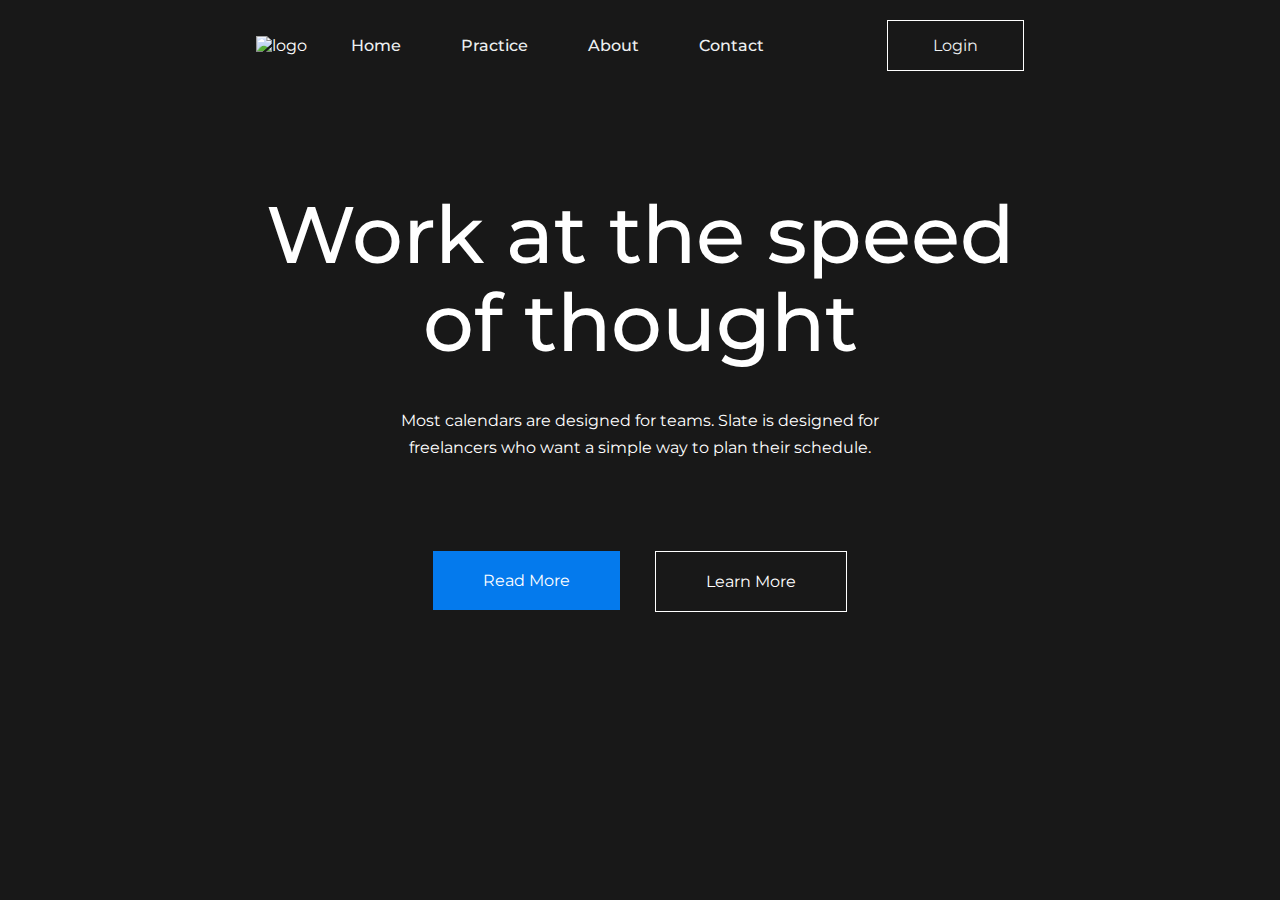
==== index.html @ e0edc880 "Update index.html" ====
<!DOCTYPE html>
<html lang="en">
    <head>
        <meta charset="utf-8">
        <title>Spanish Ladies</title>
        <meta name="description" content="">
        <meta name="viewport" content="width=device-width, initial-scale=1">
        <link rel="stylesheet" href="css/styles.css">
        <link rel="stylesheet" href="css/utilities.css">
        <link href="https://fonts.googleapis.com/css?family=Montserrat:500&display=swap" rel="stylesheet">
    </head>

    <body>
        <header>
            <a class="logo" href="#"><img src="images/logo.eps" alt="logo"></a>
            <nav>
                <ul class="menu">
                    <li><a href="#">Home</a></li>
                    <li><a href="#">Practice</a></li>
                    <li><a href="#">About</a></li>
                    <li><a href="#">Contact</a></li>
                </ul>
            </nav>
            <a class="cta" href="#"><button>Login</button></a>
        </header>
    </body>

            <section class="header">
            <div class="container">
                <div class="top header-text">
                    <h1>Work at the speed of thought</h1>
                    <p>Most calendars are designed for teams. Slate is designed for freelancers who want a simple way to plan their schedule.</p>
                    <ul class="header-buttons">
                        <li><a href="#" class="btn btn-filled">Read More</a></li>
                        <li><a href="#" class="btn btn-outline">Learn More</a></li>
                    </ul>
                </div>
            </div>
        </section>
</html>
---- css/styles.css ----
:root {
    --button-color: #047aed;
    --only-gray: #181818;
}

* {
    box-sizing: border-box;
    margin: 0;
    padding: 0;
    background-color: var(--only-gray);
}

/* Scroll bar */

::-webkit-scrollbar {
    width: 15px;
}

::-webkit-scrollbar-track {
    background: var(--only-gray);
}

::-webkit-scrollbar-thumb {
    background: #1a1a1a;
}

::-webkit-scrollbar-thumb:hover {
    background: #383838;
}

body {
    font-family: "Montserrat", sans-serif;
    color: #FFFFFF;
}

h1{
    font-weight: 500;
    font-size: 80px;
    line-height: 88px;
    margin: 40px;
}

h2 {
    font-weight: 500;
    font-size: 50px;
}

h3 {
    font-weight: 500;
    font-size: 25px;
    line-height: 40px;
}

h4 {
    font-weight: 500;
    font-size: 20px;
    line-height: 40px;

}

p {
    line-height: 1.7em;
    margin: 10px 0;
}

a {
    text-decoration: none;
    color: #FFFFFF;
}

img {
    width: 100%;
}

/* Navbar */

header {
    display: flex;
    justify-content: space-between;
    align-items: center;
    padding: 20px 20%;
}

.menu a,
.cta {
    font-weight: 500;
    color: #edf0f1;
    text-decoration: none;
}

.logo , button {
    cursor: pointer;
}

.menu {
    list-style: none;
    display: flex;
    margin-right: 80px;
}

.menu li {
    padding: 0 30px;
}

.menu li a {
    transition: color 0.1s ease 0s;
}

.menu li a:hover {
    color: rgba(255, 255, 255, 0.5);
}

button {
    padding: 15px 45px;
    border: 1px solid #FFFFFF;
    font-family: "Montserrat", sans-serif;
    font-size: 100%;
    color: #edf0f1;
    transition: color 0.1s ease 0s;

}

button:hover {
    border-color: rgba(255, 255, 255, 0.5);
    color: rgba(255, 255, 255, 0.5)
}

/* Header 05 */

.top {
    max-width: 900px;
    margin: 0 auto;
    text-align: center;
}

.header-text h1 {
    margin-top: 100px;
}

.header-text p,
.features p{
    max-width: 500px;
    margin: 0 auto;

}

/* Header 05 buttons */

.header-buttons {
    list-style: none;
    display: flex;
    margin-top: 70px;
    justify-content: space-between;
    padding: 20px 27%
}
---- css/utilities.css ----
.container {
    position: static;
    max-width: 1600px;
    margin: 0 auto;
    /*overflow: auto;*/
    padding: 0 40px;
}

.grid {
    display: grid;
    grid-template-columns: repeat(2, 1fr);
    gap: 20px;
    justify-content: center;
    align-items: center;
    height: 100%;
}

.card {
    background: none;
    border-radius: 10px;
    /*box-shadow: 0 3px 10px rgba(0, 0, 0, 0.2);*/
    /*padding: 20px;*/
    margin: 20px;
}

.flex {
    display: flex;
    justify-content: center;
    align-items: center;
    height: 100%;
}

.btn {
    display: inline-block;
    padding: 20px 50px;
    cursor: pointer;
    /*background: var(--button-color);*/
    color: #fff;
    border: none;
    transition: color 0.1s ease 0s;
}

.btn-filled {
    background: var(--button-color);
    transition: background-color 0.1s ease 0s;
}

.btn-filled:hover {
    background-color: rgba(4, 122, 237, 0.5);
    color: rgba(255, 255, 255, 0.5);
}

.btn-outline {
    border: 1px solid #FFFFFF;
}

.btn-outline:hover {
    border-color: rgba(255, 255, 255, 0.5);
    color: rgba(255, 255, 255, 0.5)
}
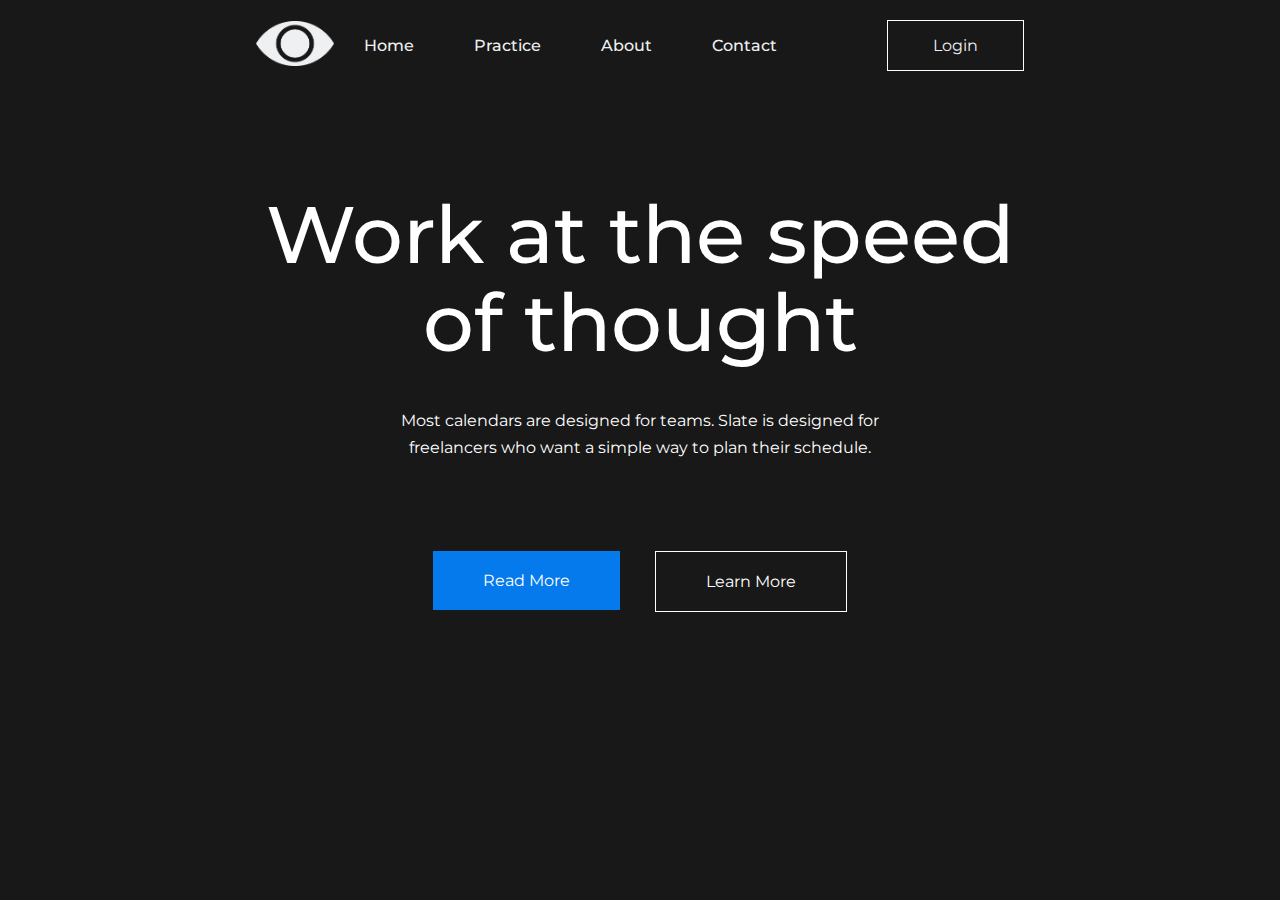
==== commit fee0afcd: "Update index.html" ====
--- a/index.html
+++ b/index.html
@@ -12,7 +12,7 @@
 
     <body>
         <header>
-            <a class="logo" href="#"><img src="images/logo.eps" alt="logo"></a>
+            <a class="logo" href="#"><img src="images/logo.png" alt="logo"></a>
             <nav>
                 <ul class="menu">
                     <li><a href="#">Home</a></li>
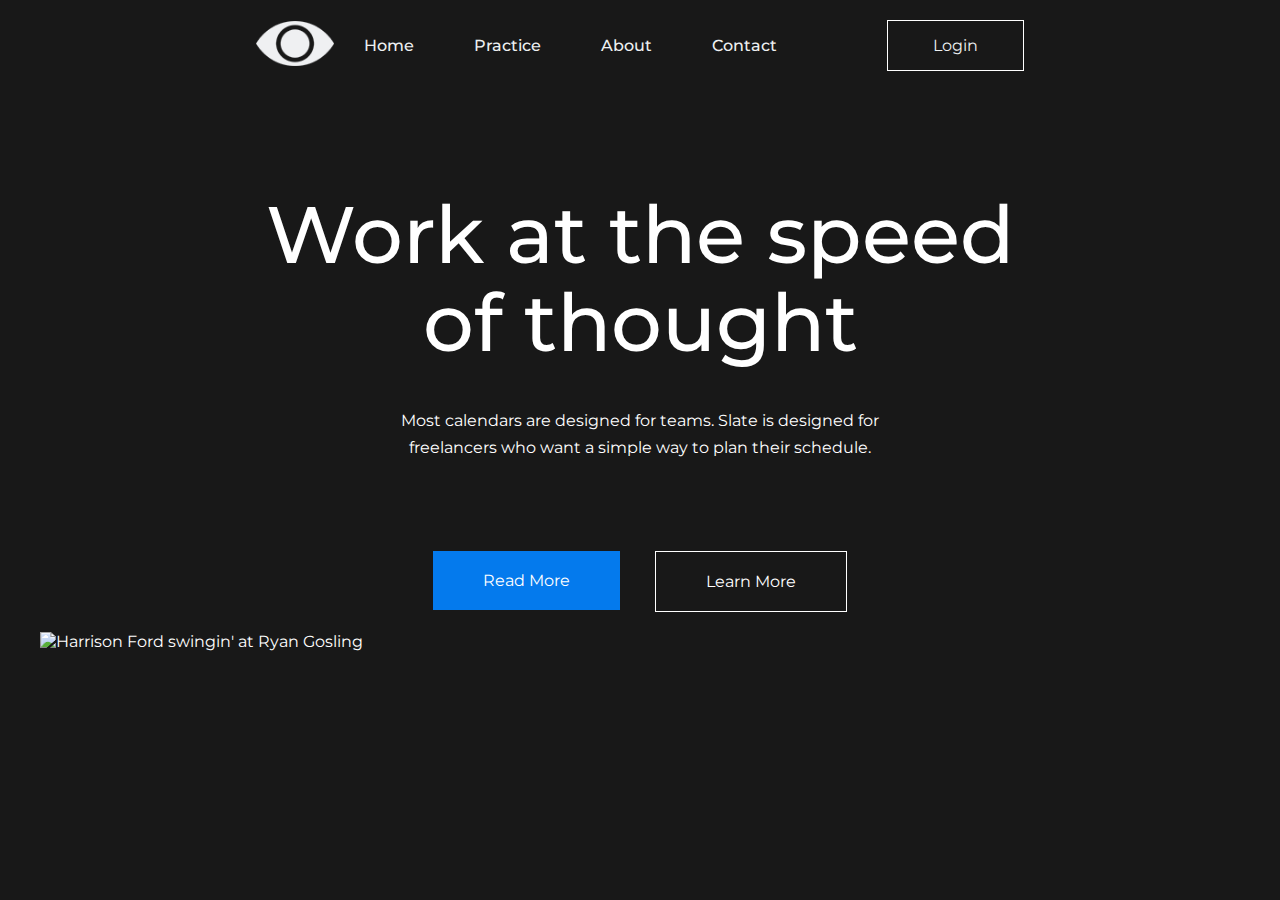
==== commit 08381db7: "Update index.html" ====
--- a/index.html
+++ b/index.html
@@ -35,6 +35,9 @@
                         <li><a href="#" class="btn btn-outline">Learn More</a></li>
                     </ul>
                 </div>
+                <div class="boards">
+                    <img class="idk" src="images/this.png" alt="Harrison Ford swingin' at Ryan Gosling">
+                </div>
             </div>
         </section>
 </html>
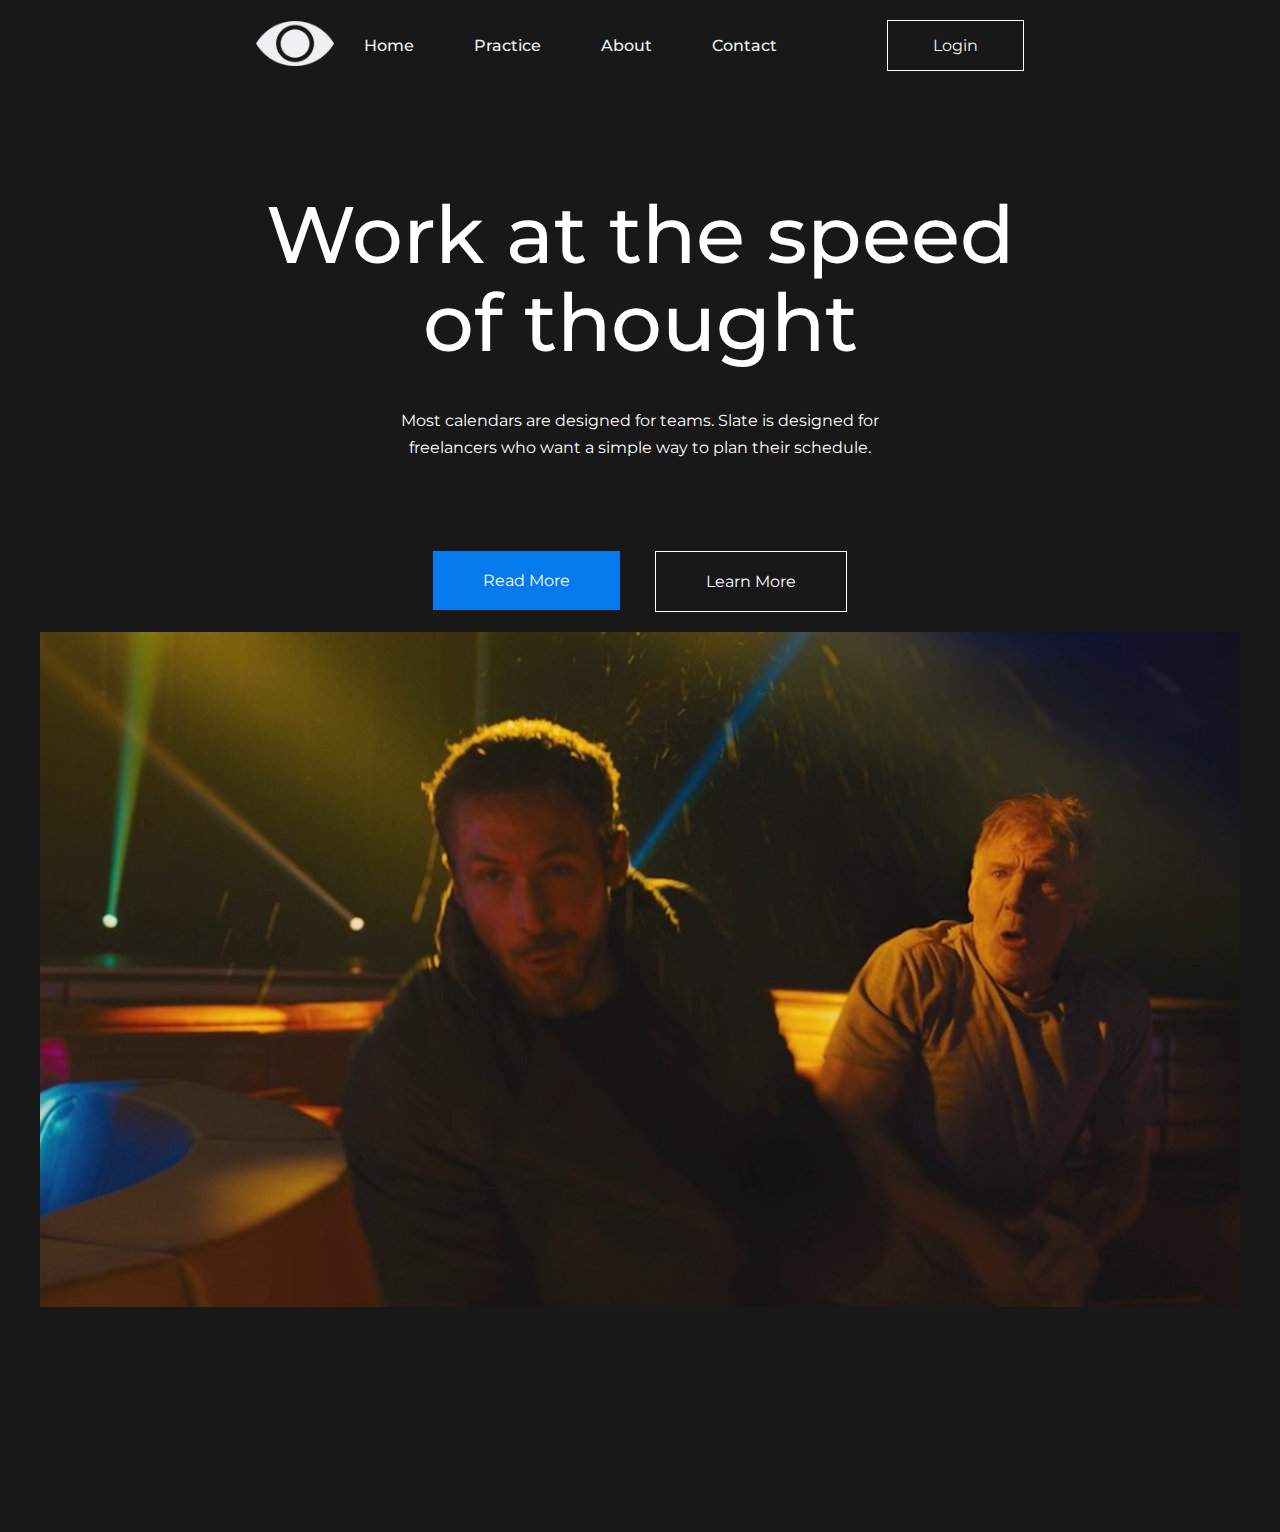
==== commit 3beaec12: "Update index.html" ====
--- a/index.html
+++ b/index.html
@@ -36,7 +36,7 @@
                     </ul>
                 </div>
                 <div class="boards">
-                    <img class="idk" src="images/this.png" alt="Harrison Ford swingin' at Ryan Gosling">
+                    <img class="idk" src="images/this.jpg" alt="Harrison Ford swingin' at Ryan Gosling">
                 </div>
             </div>
         </section>
--- a/css/styles.css
+++ b/css/styles.css
@@ -153,3 +153,45 @@
     justify-content: space-between;
     padding: 20px 27%
 }
+
+.boards {
+    position: relative;
+    height: 900px;
+}
+
+.board:after {
+    position: absolute;
+    bottom: 0;
+    height: 100%;
+    width: 100%;
+    content: "";
+    background: linear-gradient(to top,
+    rgba(255,255,255, 1) 20%,
+    rgba(255,255,255, 0) 80%
+    );
+    pointer-events: none; /* so the text is still selectable */
+}
+
+.boards .dashboard {
+    width: 50%;
+    position: relative;
+    left: 360px;
+    top: 20px;
+}
+
+.boards .work-board {
+    width: 50%;
+    position: relative;
+    right: 20px;
+    top: -250px;
+    background: none;
+}
+
+.boards .chat-bot {
+    width: 50%;
+    position: relative;
+    left: 760px;
+    top: -855px;
+    background: none;
+}
+
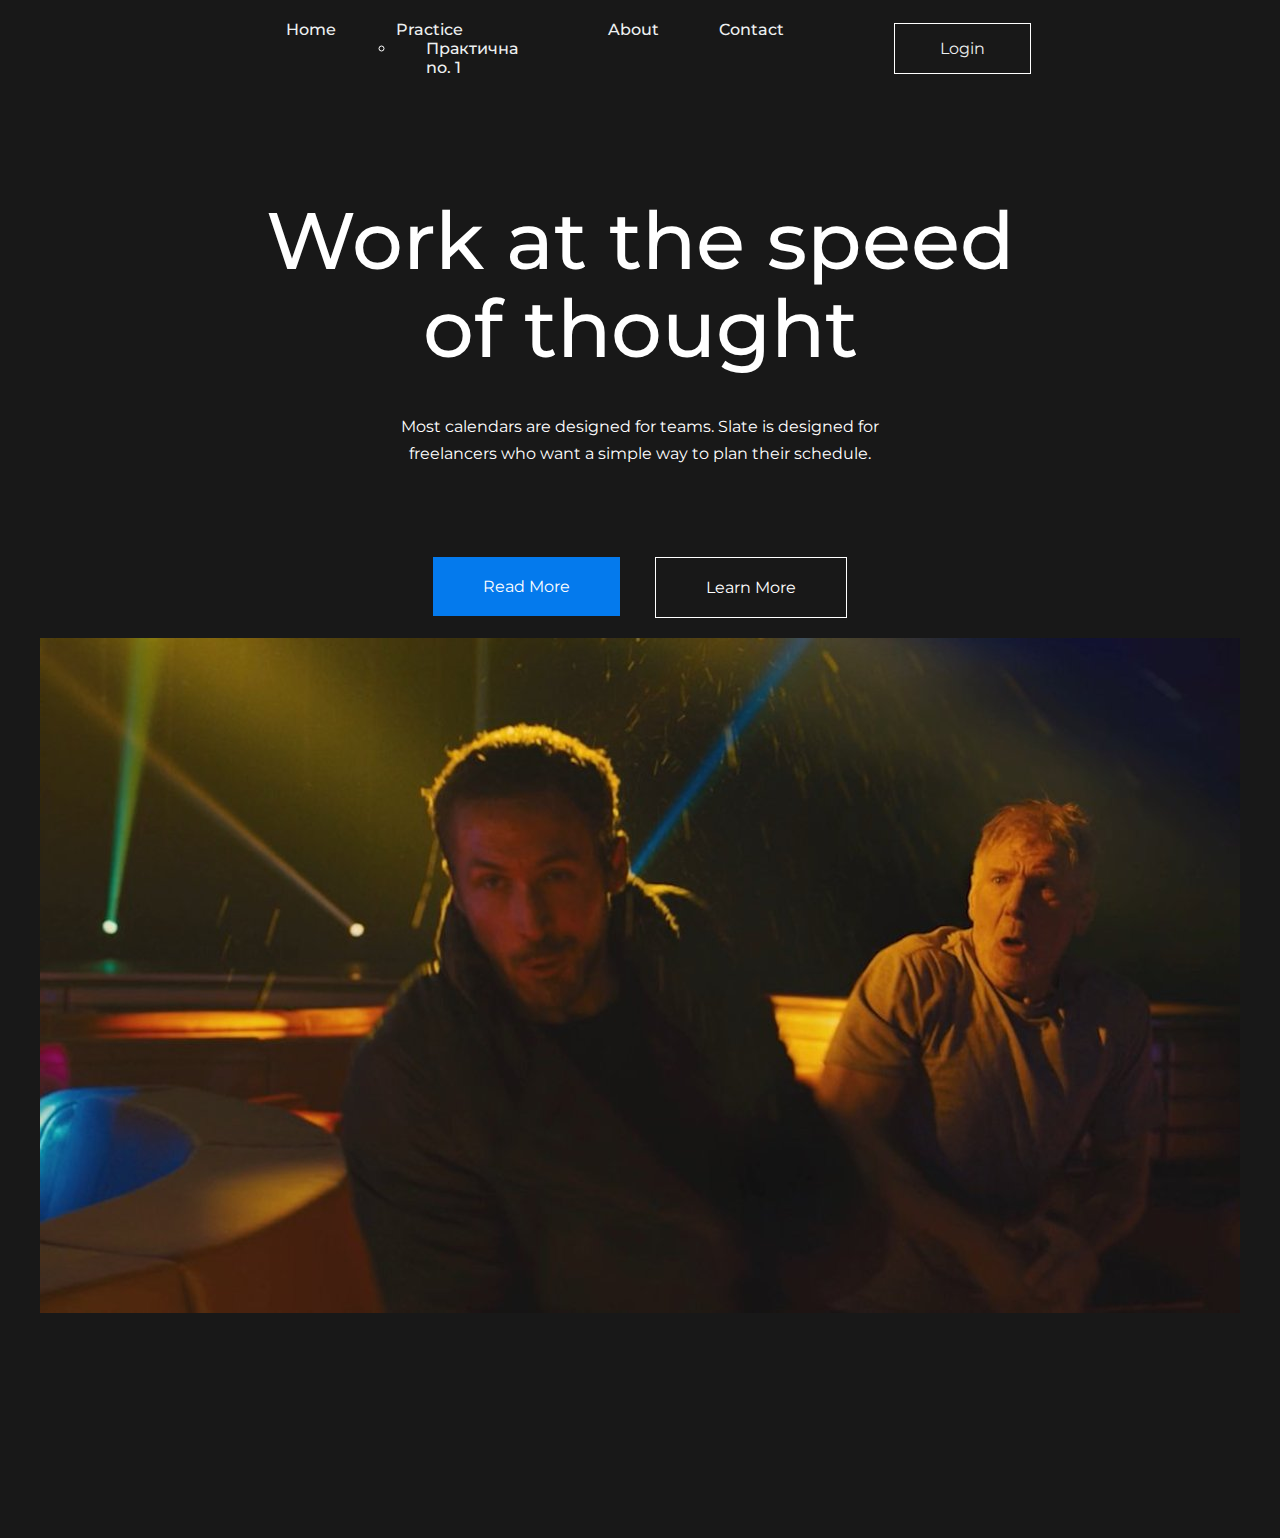
==== commit 9c2c3114: "Update index.html" ====
--- a/index.html
+++ b/index.html
@@ -16,7 +16,11 @@
             <nav>
                 <ul class="menu">
                     <li><a href="#">Home</a></li>
-                    <li><a href="#">Practice</a></li>
+                    <li><a href="#">Practice</a>
+                        <ul class="dropdown">
+                            <li><a href="#">Практична no. 1</a></li>
+                        </ul>
+                    </li>
                     <li><a href="#">About</a></li>
                     <li><a href="#">Contact</a></li>
                 </ul>
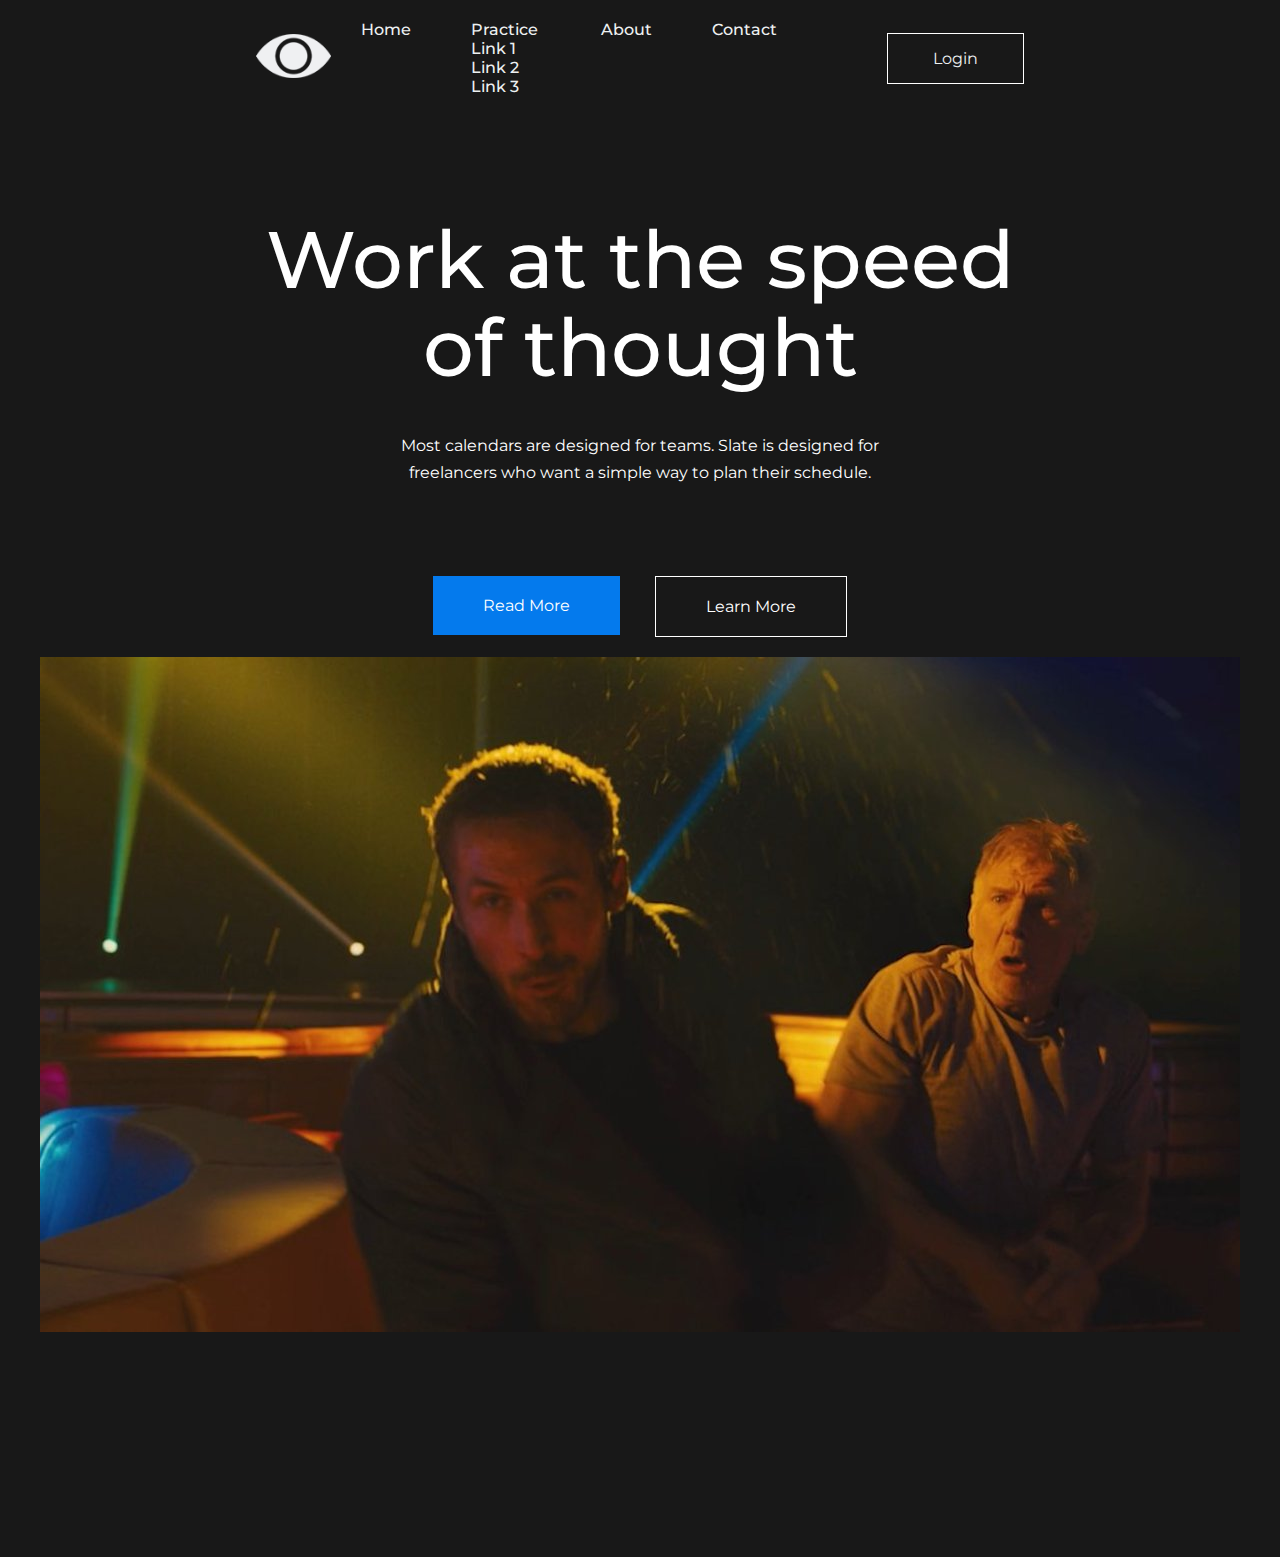
==== commit 7645ec25: "Update index.html" ====
--- a/index.html
+++ b/index.html
@@ -16,10 +16,13 @@
             <nav>
                 <ul class="menu">
                     <li><a href="#">Home</a></li>
-                    <li><a href="#">Practice</a>
-                        <ul class="dropdown">
-                            <li><a href="#">Практична no. 1</a></li>
-                        </ul>
+                    <li class="dropdown">
+                        <a href="javascript:void(0)" class="dropbtn">Practice</a>
+                        <div class="dropdown-content">
+                            <a href="#">Link 1</a>
+                            <a href="#">Link 2</a>
+                            <a href="#">Link 3</a>
+                        </div>
                     </li>
                     <li><a href="#">About</a></li>
                     <li><a href="#">Contact</a></li>
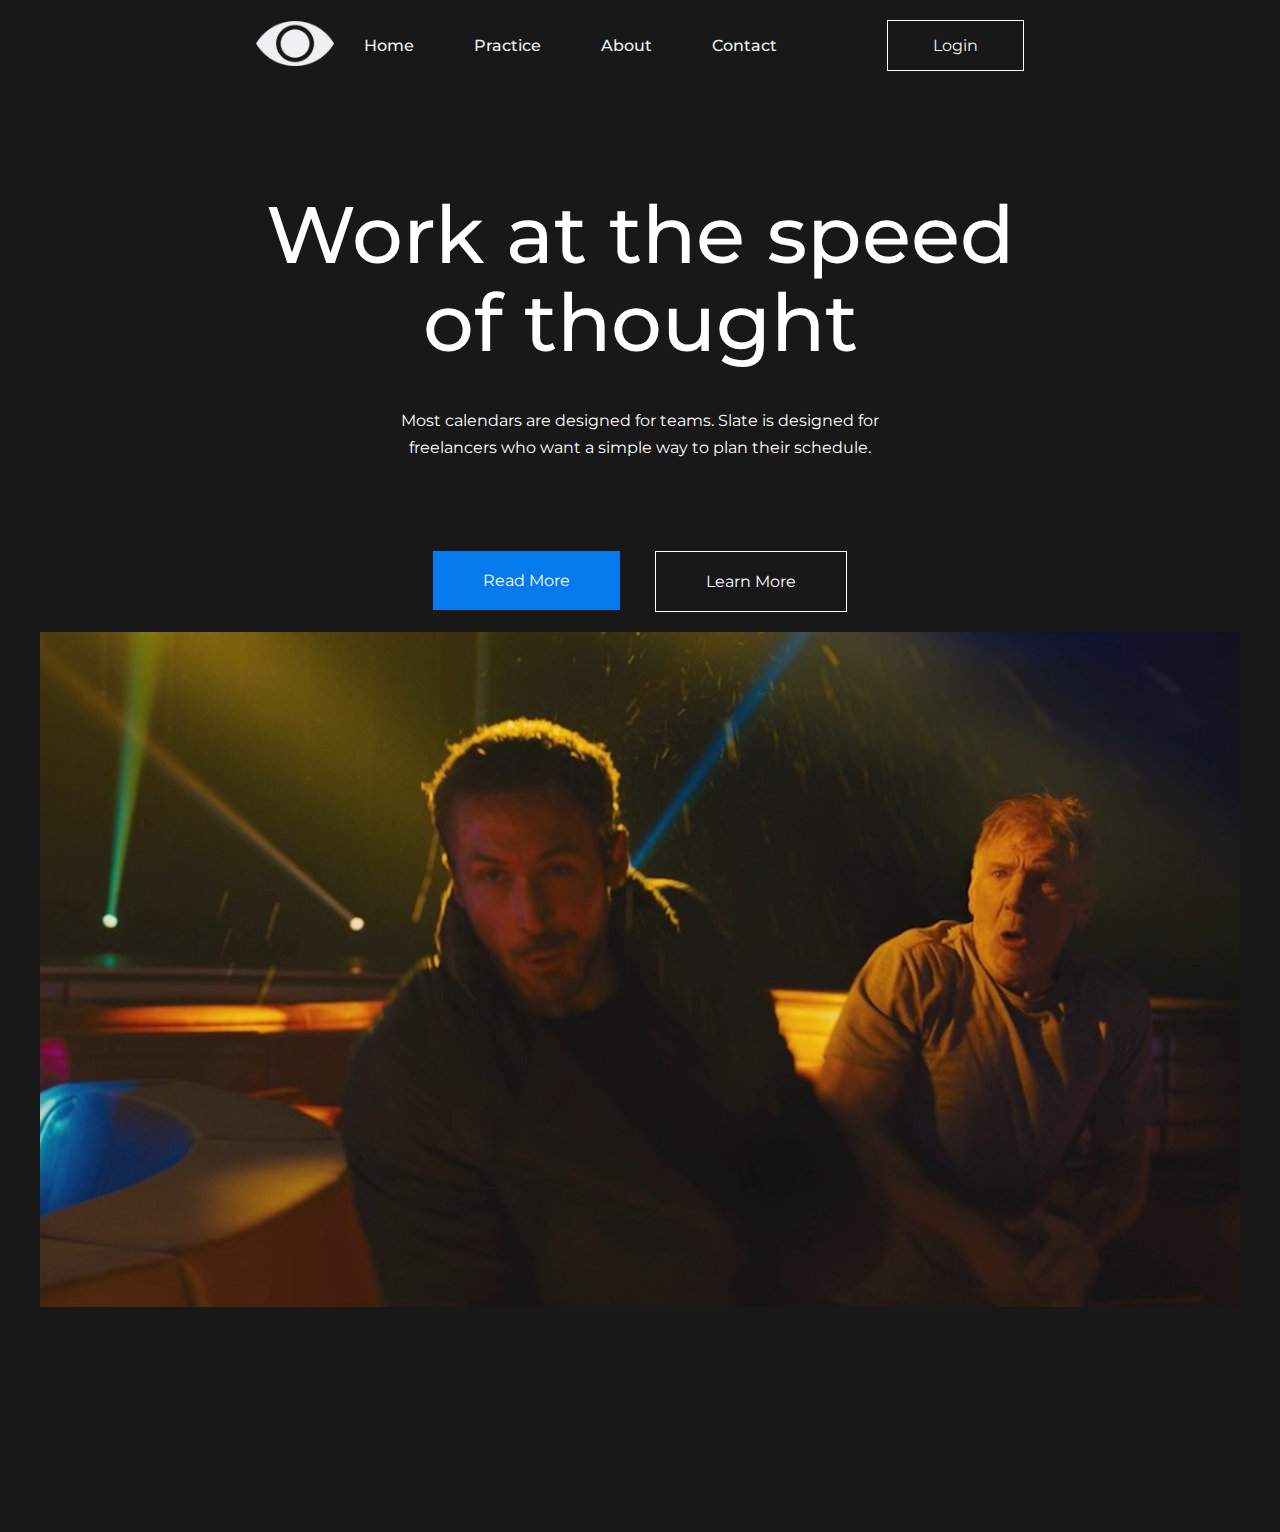
==== commit 5ae19f96: "Update index.html" ====
--- a/index.html
+++ b/index.html
@@ -19,9 +19,9 @@
                     <li class="dropdown">
                         <a href="javascript:void(0)" class="dropbtn">Practice</a>
                         <div class="dropdown-content">
-                            <a href="#">Link 1</a>
-                            <a href="#">Link 2</a>
-                            <a href="#">Link 3</a>
+                            <a href="#">Практична no. 1</a>
+                            <a href="#">Практична no. 2</a>
+                            <a href="#">Практична no. 3</a>
                         </div>
                     </li>
                     <li><a href="#">About</a></li>
--- a/css/styles.css
+++ b/css/styles.css
@@ -123,6 +123,19 @@
 button:hover {
     border-color: rgba(255, 255, 255, 0.5);
     color: rgba(255, 255, 255, 0.5)
+}
+
+.menu .dropdown-content {
+  display: none;
+  position: absolute;
+}
+
+.menu .dropdown-content a {
+  color: black;
+}
+
+.menu .dropdown:hover > .dropdown-content {
+  display: block;
 }
 
 /* Header 05 */
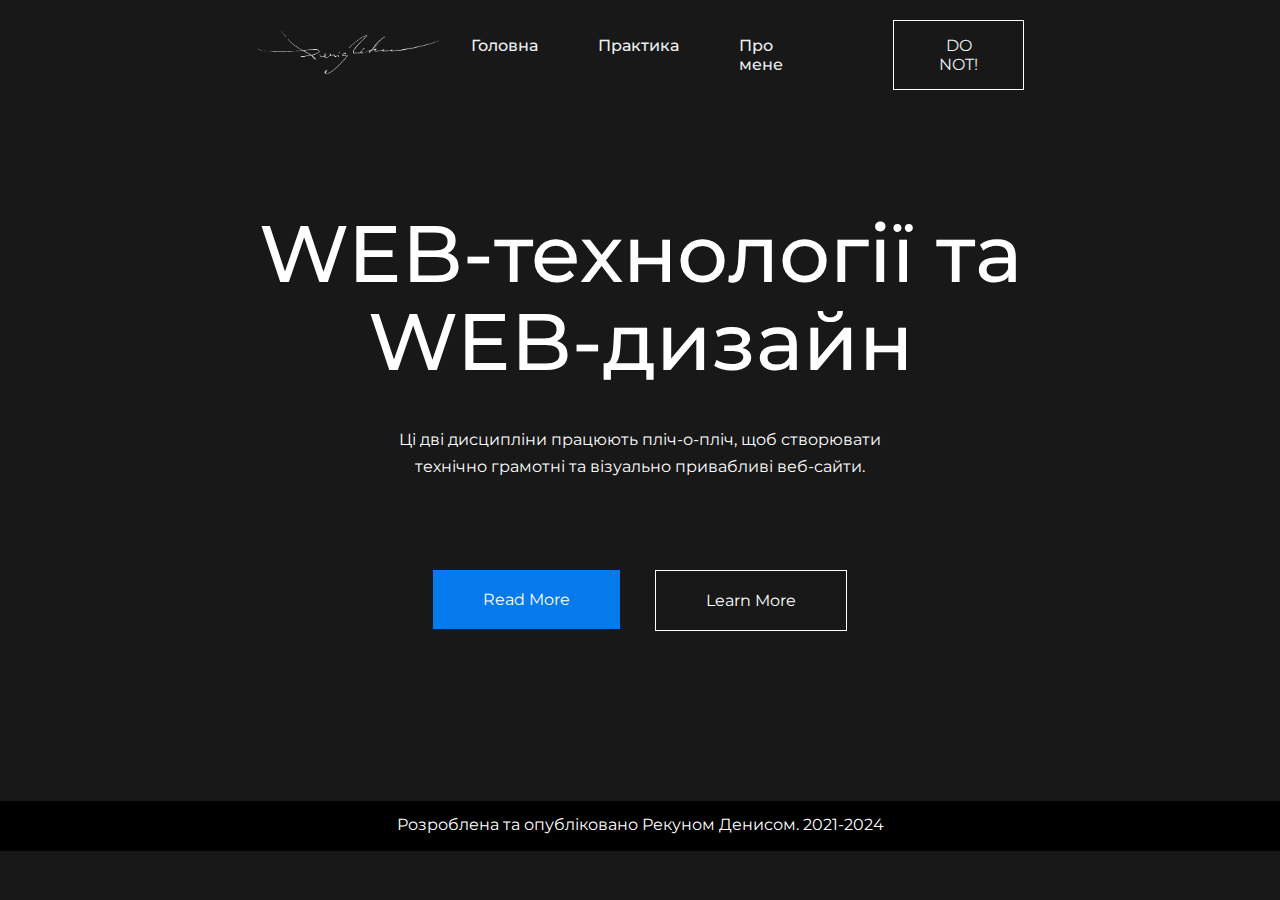
==== commit 876375dd: "Update index.html" ====
--- a/index.html
+++ b/index.html
@@ -2,11 +2,12 @@
 <html lang="en">
     <head>
         <meta charset="utf-8">
-        <title>Spanish Ladies</title>
+        <title>Рекун Денис</title>
         <meta name="description" content="">
         <meta name="viewport" content="width=device-width, initial-scale=1">
         <link rel="stylesheet" href="css/styles.css">
         <link rel="stylesheet" href="css/utilities.css">
+        <link rel="icon" href="images/icon.png">
         <link href="https://fonts.googleapis.com/css?family=Montserrat:500&display=swap" rel="stylesheet">
     </head>
 
@@ -15,36 +16,40 @@
             <a class="logo" href="#"><img src="images/logo.png" alt="logo"></a>
             <nav>
                 <ul class="menu">
-                    <li><a href="#">Home</a></li>
+                    <li><a href="index.html">Головна</a></li>
                     <li class="dropdown">
-                        <a href="javascript:void(0)" class="dropbtn">Practice</a>
+                        <a href="javascript:void(0)" class="dropbtn">Практика</a>
                         <div class="dropdown-content">
-                            <a href="#">Практична no. 1</a>
-                            <a href="#">Практична no. 2</a>
-                            <a href="#">Практична no. 3</a>
+                            <a href="layers/practice1/practice_1.html">Практична no. 1</a>
+                            <a href="layers/practice2/practice_2.html">Практична no. 2</a>
+                            <a href="layers/practice3/practice_3.html">Практична no. 3</a>
                         </div>
                     </li>
-                    <li><a href="#">About</a></li>
-                    <li><a href="#">Contact</a></li>
+                    <!-- <li><a href="#">Про</a></li> -->
+                    <li><a href="images/me.jfif">Про мене</a></li>
                 </ul>
             </nav>
-            <a class="cta" href="#"><button>Login</button></a>
+            <a class="cta" href="videos/civilwar.mp4"><button>DO NOT!</button></a>
         </header>
+    
+        <section class="header">
+        <div class="container">
+            <div class="top header-text">
+                <h1>WEB-технології та WEB-дизайн</h1>
+                <p>Ці дві дисципліни працюють пліч-о-пліч, щоб створювати технічно грамотні та візуально привабливі веб-сайти.</p>
+                <ul class="header-buttons">
+                    <li><a href="videos/santaclaus.mp4" class="btn btn-filled">Read More</a></li>
+                    <li><a href="images/this.jpg" class="btn btn-outline">Learn More</a></li>
+                </ul>
+            </div>
+            <!-- <div class="boards">
+                <img class="idk" src="images/this.jpg" alt="Harrison Ford swingin' at Ryan Gosling">
+            </div> -->
+        </div>
+        </section>
+
+        <footer id="footer">
+            <p class="footer-note">Розроблена та опубліковано Рекуном Денисом. 2021-2024</p>
+        </footer>
     </body>
-
-            <section class="header">
-            <div class="container">
-                <div class="top header-text">
-                    <h1>Work at the speed of thought</h1>
-                    <p>Most calendars are designed for teams. Slate is designed for freelancers who want a simple way to plan their schedule.</p>
-                    <ul class="header-buttons">
-                        <li><a href="#" class="btn btn-filled">Read More</a></li>
-                        <li><a href="#" class="btn btn-outline">Learn More</a></li>
-                    </ul>
-                </div>
-                <div class="boards">
-                    <img class="idk" src="images/this.jpg" alt="Harrison Ford swingin' at Ryan Gosling">
-                </div>
-            </div>
-        </section>
 </html>
--- a/css/styles.css
+++ b/css/styles.css
@@ -86,6 +86,10 @@
     font-weight: 500;
     color: #edf0f1;
     text-decoration: none;
+}
+
+.logo {
+    width: 250px;
 }
 
 .logo , button {
@@ -126,16 +130,18 @@
 }
 
 .menu .dropdown-content {
-  display: none;
-  position: absolute;
+    display: none;
+    position: absolute;
 }
 
 .menu .dropdown-content a {
-  color: black;
-}
-
-.menu .dropdown:hover > .dropdown-content {
-  display: block;
+    color: white;
+}
+
+.menu .dropdown:hover > .dropdown-content{
+    display: block;
+    width: 150px;
+    padding-top: 20px;
 }
 
 /* Header 05 */
@@ -169,6 +175,7 @@
 
 .boards {
     position: relative;
+    padding-top: 200px;
     height: 900px;
 }
 
@@ -185,26 +192,97 @@
     pointer-events: none; /* so the text is still selectable */
 }
 
-.boards .dashboard {
-    width: 50%;
-    position: relative;
-    left: 360px;
-    top: 20px;
-}
-
-.boards .work-board {
-    width: 50%;
-    position: relative;
-    right: 20px;
-    top: -250px;
-    background: none;
-}
-
-.boards .chat-bot {
-    width: 50%;
-    position: relative;
-    left: 760px;
-    top: -855px;
-    background: none;
-}
-
+#footer {
+    background-color: #000;
+    display: flex;
+    justify-content: center;
+    height: 50px;
+    margin-top: 150px;
+}
+
+#footer p {
+    bottom: 50px;
+    background-color: #000;
+}
+
+
+
+
+
+
+table, th, td  {
+    padding: 5px;
+    border: 7px solid #141414;
+    border-collapse: collapse;
+  }
+
+  table {
+    width: calc(100% - 100px);
+    margin: 30px;
+  }
+
+  th {
+    padding: 5px;
+    background-color: #222222;
+    border-color: var(--only-gray);
+    border-width: 7px;
+  }
+
+  td {
+    padding: 5px;
+    text-align: center;
+  }
+
+  caption {
+    padding-bottom: 60px;
+    font-size: 40px;
+  }
+
+
+
+lable {
+    padding: 50px;
+}
+
+
+.form {
+    padding-top: 50px;
+    display: flex;
+    flex-direction: column;
+    justify-content: center;
+    align-items: center;
+}
+
+.header-form {
+    display: flex;
+    align-items: center;
+}
+
+.form-header {
+    font-size: 30px;
+}
+
+}
+.box {
+    margin: 0 auto;
+    background: rgba(255, 255, 255, 0.9);
+    border-radius: 5px;
+}
+
+.txt-input {
+    display: block;
+    width: 300px;
+    height: 45px;
+    font-family: "Montserrat", sans-serif;
+    font-size: 1rem;
+    background-color: white;
+    border: 3px solid var(--only-gray);
+    border-radius: 0.2rem;
+}
+
+.txt-input:focus {
+    border-color: black;
+    outline: 0;
+    box-shadow: 0 0 0 0.3rem #2C2C2C;
+}
+
--- a/css/utilities.css
+++ b/css/utilities.css
@@ -58,3 +58,17 @@
     border-color: rgba(255, 255, 255, 0.5);
     color: rgba(255, 255, 255, 0.5)
 }
+
+.btn-submit {
+    background: var(--button-color);
+    transition: background-color 0.1s ease 0s;
+    font-family: "Montserrat", sans-serif;
+    color: #FFFFFF;
+    margin-left: 75px;
+    margin-top: 50px;
+}
+
+.btn-submit:hover {
+    background-color: rgba(4, 122, 237, 0.5);
+    color: rgba(255, 255, 255, 0.5);
+}
